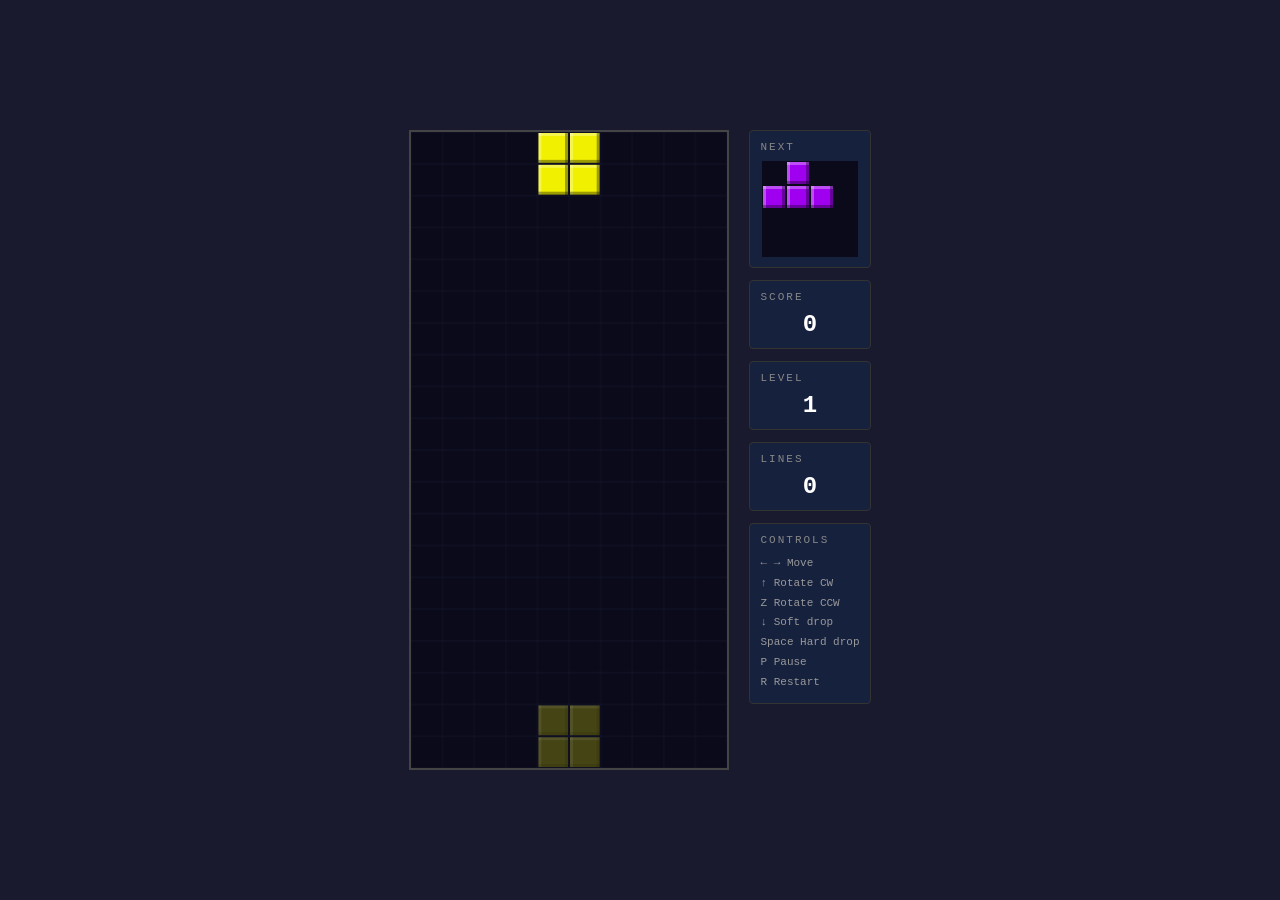
==== index.html @ 697af4b7 "Add browser-based Tetris game (Vanilla JS + Canvas, zero dependencies) Implements a fully playable T" ====
<!DOCTYPE html>
<html lang="ja">
<head>
  <meta charset="UTF-8">
  <meta name="viewport" content="width=device-width, initial-scale=1.0">
  <title>Tetris</title>
  <link rel="stylesheet" href="style.css">
</head>
<body>
  <div id="app">
    <div id="game-area">
      <canvas id="game-canvas"></canvas>
    </div>
    <div id="sidebar">
      <div class="panel">
        <div class="panel-label">NEXT</div>
        <canvas id="next-canvas"></canvas>
      </div>
      <div class="panel">
        <div class="panel-label">SCORE</div>
        <div id="score">0</div>
      </div>
      <div class="panel">
        <div class="panel-label">LEVEL</div>
        <div id="level">1</div>
      </div>
      <div class="panel">
        <div class="panel-label">LINES</div>
        <div id="lines">0</div>
      </div>
      <div class="panel" id="controls-panel">
        <div class="panel-label">CONTROLS</div>
        <div class="controls-list">
          <div>← → Move</div>
          <div>↑ Rotate CW</div>
          <div>Z Rotate CCW</div>
          <div>↓ Soft drop</div>
          <div>Space Hard drop</div>
          <div>P Pause</div>
          <div>R Restart</div>
        </div>
      </div>
    </div>
  </div>
  <div id="overlay" class="hidden">
    <div id="overlay-content">
      <div id="overlay-title"></div>
      <div id="overlay-score"></div>
      <div id="overlay-hint"></div>
    </div>
  </div>
  <script type="module" src="src/main.js"></script>
</body>
</html>
---- style.css ----
* {
  margin: 0;
  padding: 0;
  box-sizing: border-box;
}

body {
  background: #1a1a2e;
  color: #e0e0e0;
  font-family: 'Courier New', monospace;
  display: flex;
  justify-content: center;
  align-items: center;
  min-height: 100vh;
}

#app {
  display: flex;
  gap: 20px;
  align-items: flex-start;
}

#game-area {
  position: relative;
}

#game-canvas {
  display: block;
  border: 2px solid #444;
}

#sidebar {
  display: flex;
  flex-direction: column;
  gap: 12px;
  min-width: 120px;
}

.panel {
  background: #16213e;
  border: 1px solid #333;
  border-radius: 4px;
  padding: 10px;
}

.panel-label {
  font-size: 11px;
  letter-spacing: 2px;
  color: #888;
  margin-bottom: 8px;
}

#score, #level, #lines {
  font-size: 24px;
  font-weight: bold;
  color: #fff;
  text-align: center;
}

#next-canvas {
  display: block;
  margin: 0 auto;
}

.controls-list {
  font-size: 11px;
  color: #999;
  line-height: 1.8;
}

#overlay {
  position: fixed;
  inset: 0;
  background: rgba(0, 0, 0, 0.75);
  display: flex;
  justify-content: center;
  align-items: center;
  z-index: 10;
}

#overlay.hidden {
  display: none;
}

#overlay-content {
  background: #16213e;
  border: 2px solid #444;
  border-radius: 8px;
  padding: 32px 48px;
  text-align: center;
}

#overlay-title {
  font-size: 32px;
  font-weight: bold;
  letter-spacing: 4px;
  margin-bottom: 16px;
  color: #fff;
}

#overlay-score {
  font-size: 18px;
  color: #aaa;
  margin-bottom: 12px;
}

#overlay-hint {
  font-size: 14px;
  color: #666;
  letter-spacing: 1px;
}
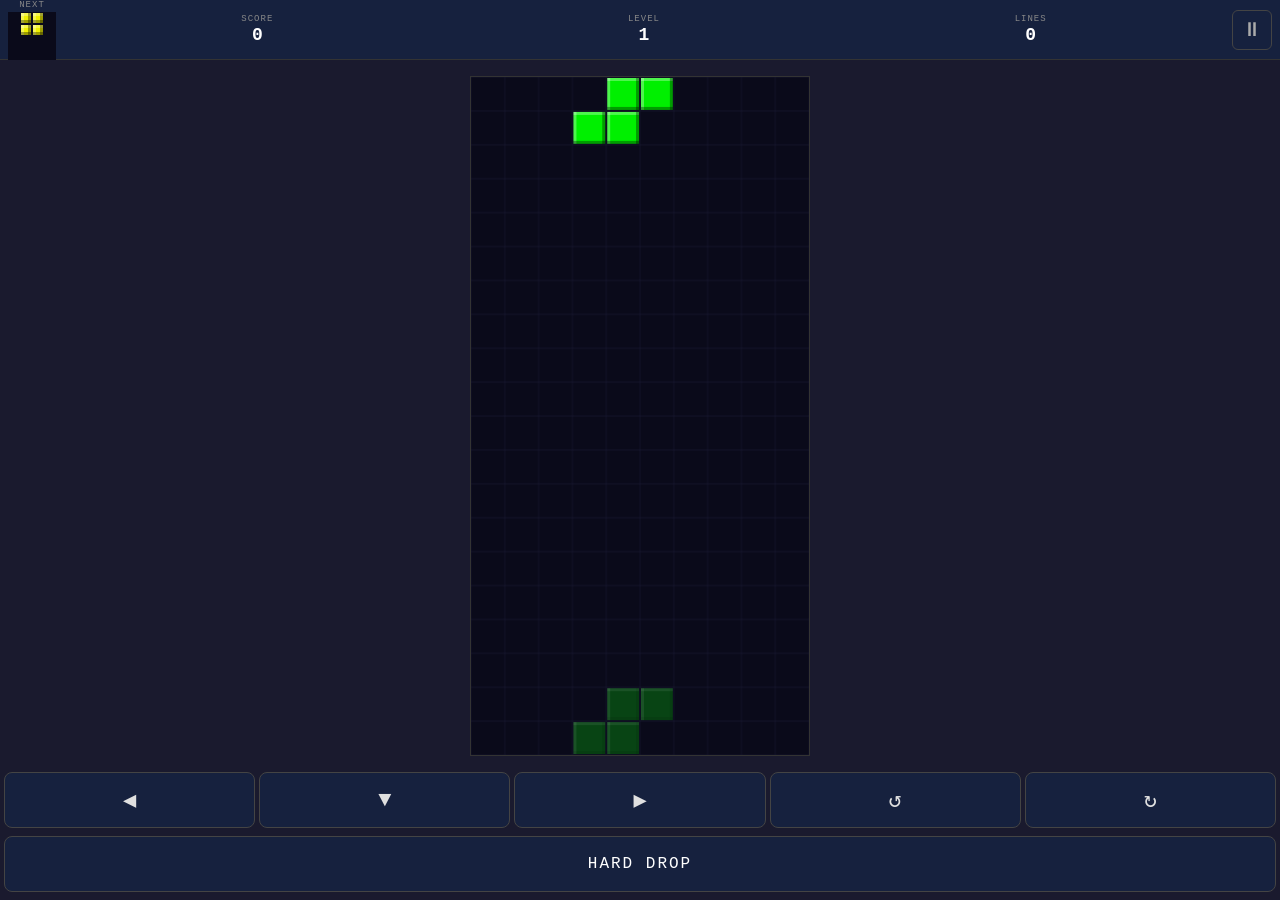
==== commit 4f8f3641: "Redesign for mobile (Pixel 9a + Chrome) - Layout: portrait flex-column (header 60px / canvas / contr" ====
--- a/index.html
+++ b/index.html
@@ -2,53 +2,54 @@
 <html lang="ja">
 <head>
   <meta charset="UTF-8">
-  <meta name="viewport" content="width=device-width, initial-scale=1.0">
+  <meta name="viewport" content="width=device-width, initial-scale=1.0, viewport-fit=cover">
   <title>Tetris</title>
   <link rel="stylesheet" href="style.css">
 </head>
 <body>
-  <div id="app">
-    <div id="game-area">
-      <canvas id="game-canvas"></canvas>
+  <!-- Header: next preview + stats + pause -->
+  <div id="header">
+    <div id="next-area">
+      <div class="hlabel">NEXT</div>
+      <canvas id="next-canvas"></canvas>
     </div>
-    <div id="sidebar">
-      <div class="panel">
-        <div class="panel-label">NEXT</div>
-        <canvas id="next-canvas"></canvas>
-      </div>
-      <div class="panel">
-        <div class="panel-label">SCORE</div>
-        <div id="score">0</div>
-      </div>
-      <div class="panel">
-        <div class="panel-label">LEVEL</div>
-        <div id="level">1</div>
-      </div>
-      <div class="panel">
-        <div class="panel-label">LINES</div>
-        <div id="lines">0</div>
-      </div>
-      <div class="panel" id="controls-panel">
-        <div class="panel-label">CONTROLS</div>
-        <div class="controls-list">
-          <div>← → Move</div>
-          <div>↑ Rotate CW</div>
-          <div>Z Rotate CCW</div>
-          <div>↓ Soft drop</div>
-          <div>Space Hard drop</div>
-          <div>P Pause</div>
-          <div>R Restart</div>
-        </div>
-      </div>
+    <div id="stats">
+      <div class="stat"><span class="hlabel">SCORE</span><span id="score">0</span></div>
+      <div class="stat"><span class="hlabel">LEVEL</span><span id="level">1</span></div>
+      <div class="stat"><span class="hlabel">LINES</span><span id="lines">0</span></div>
+    </div>
+    <button class="icon-btn" id="pause-btn" aria-label="Pause">⏸</button>
+  </div>
+
+  <!-- Game canvas -->
+  <div id="canvas-area">
+    <canvas id="game-canvas"></canvas>
+  </div>
+
+  <!-- Touch controls -->
+  <div id="controls">
+    <div id="ctrl-row1">
+      <button class="ctrl-btn" id="btn-left"  aria-label="Left">◀</button>
+      <button class="ctrl-btn" id="btn-down"  aria-label="Soft drop">▼</button>
+      <button class="ctrl-btn" id="btn-right" aria-label="Right">▶</button>
+      <button class="ctrl-btn" id="btn-ccw"   aria-label="Rotate CCW">↺</button>
+      <button class="ctrl-btn" id="btn-cw"    aria-label="Rotate CW">↻</button>
+    </div>
+    <div id="ctrl-row2">
+      <button class="ctrl-btn wide" id="btn-hard" aria-label="Hard drop">HARD DROP</button>
     </div>
   </div>
+
+  <!-- Pause / Game Over overlay -->
   <div id="overlay" class="hidden">
     <div id="overlay-content">
       <div id="overlay-title"></div>
       <div id="overlay-score"></div>
       <div id="overlay-hint"></div>
+      <button id="overlay-btn"></button>
     </div>
   </div>
+
   <script type="module" src="src/main.js"></script>
 </body>
 </html>
--- a/style.css
+++ b/style.css
@@ -2,80 +2,169 @@
   margin: 0;
   padding: 0;
   box-sizing: border-box;
-}
-
-body {
+  -webkit-tap-highlight-color: transparent;
+  user-select: none;
+  -webkit-user-select: none;
+}
+
+html, body {
+  height: 100%;
+  overflow: hidden;
   background: #1a1a2e;
   color: #e0e0e0;
   font-family: 'Courier New', monospace;
-  display: flex;
-  justify-content: center;
-  align-items: center;
-  min-height: 100vh;
-}
-
-#app {
-  display: flex;
-  gap: 20px;
-  align-items: flex-start;
-}
-
-#game-area {
-  position: relative;
+  touch-action: none;
+}
+
+body {
+  display: flex;
+  flex-direction: column;
+  align-items: center;
+}
+
+/* ── Header (60px) ─────────────────────────────── */
+#header {
+  width: 100%;
+  height: 60px;
+  display: flex;
+  align-items: center;
+  gap: 8px;
+  padding: 0 8px;
+  background: #16213e;
+  border-bottom: 1px solid #333;
+  flex-shrink: 0;
+}
+
+#next-area {
+  display: flex;
+  flex-direction: column;
+  align-items: center;
+  gap: 2px;
+}
+
+#next-canvas {
+  display: block;
+}
+
+#stats {
+  flex: 1;
+  display: flex;
+  justify-content: space-around;
+  align-items: center;
+}
+
+.stat {
+  display: flex;
+  flex-direction: column;
+  align-items: center;
+  gap: 1px;
+}
+
+.hlabel {
+  font-size: 9px;
+  letter-spacing: 1px;
+  color: #888;
+}
+
+.stat span:last-child,
+#score, #level, #lines {
+  font-size: 18px;
+  font-weight: bold;
+  color: #fff;
+}
+
+.icon-btn {
+  background: none;
+  border: 1px solid #444;
+  border-radius: 6px;
+  color: #aaa;
+  font-size: 20px;
+  width: 40px;
+  height: 40px;
+  cursor: pointer;
+  display: flex;
+  align-items: center;
+  justify-content: center;
+  touch-action: manipulation;
+  flex-shrink: 0;
+}
+
+/* ── Canvas area (flex-grows to fill space) ─────── */
+#canvas-area {
+  flex: 1;
+  display: flex;
+  align-items: center;
+  justify-content: center;
+  padding: 8px 0;
 }
 
 #game-canvas {
   display: block;
-  border: 2px solid #444;
-}
-
-#sidebar {
-  display: flex;
-  flex-direction: column;
-  gap: 12px;
-  min-width: 120px;
-}
-
-.panel {
+  border: 1px solid #333;
+  touch-action: none;
+}
+
+/* ── Controls (128px) ───────────────────────────── */
+#controls {
+  width: 100%;
+  height: 128px;
+  display: flex;
+  flex-direction: column;
+  gap: 8px;
+  padding: 0 4px 8px;
+  flex-shrink: 0;
+}
+
+#ctrl-row1 {
+  display: flex;
+  gap: 4px;
+  flex: 1;
+}
+
+#ctrl-row2 {
+  display: flex;
+  flex: 1;
+}
+
+.ctrl-btn {
+  flex: 1;
   background: #16213e;
-  border: 1px solid #333;
-  border-radius: 4px;
-  padding: 10px;
-}
-
-.panel-label {
-  font-size: 11px;
+  border: 1px solid #444;
+  border-radius: 8px;
+  color: #e0e0e0;
+  font-size: 22px;
+  font-family: 'Courier New', monospace;
+  cursor: pointer;
+  touch-action: manipulation;
+  display: flex;
+  align-items: center;
+  justify-content: center;
+  transition: background 0.08s;
+  -webkit-user-select: none;
+}
+
+.ctrl-btn:active,
+.ctrl-btn.pressed {
+  background: #2a3a6e;
+  border-color: #6688cc;
+}
+
+.ctrl-btn.wide {
+  font-size: 16px;
   letter-spacing: 2px;
-  color: #888;
-  margin-bottom: 8px;
-}
-
-#score, #level, #lines {
-  font-size: 24px;
-  font-weight: bold;
-  color: #fff;
-  text-align: center;
-}
-
-#next-canvas {
-  display: block;
-  margin: 0 auto;
-}
-
-.controls-list {
-  font-size: 11px;
-  color: #999;
-  line-height: 1.8;
-}
-
+  color: #fff;
+}
+
+/* ── Overlay ────────────────────────────────────── */
 #overlay {
   position: fixed;
   inset: 0;
-  background: rgba(0, 0, 0, 0.75);
+  background: rgba(0, 0, 0, 0.80);
   display: flex;
   justify-content: center;
   align-items: center;
   z-index: 10;
+  touch-action: none;
 }
 
 #overlay.hidden {
@@ -85,27 +174,41 @@
 #overlay-content {
   background: #16213e;
   border: 2px solid #444;
-  border-radius: 8px;
-  padding: 32px 48px;
+  border-radius: 12px;
+  padding: 28px 40px;
   text-align: center;
+  display: flex;
+  flex-direction: column;
+  gap: 12px;
 }
 
 #overlay-title {
-  font-size: 32px;
+  font-size: 28px;
   font-weight: bold;
   letter-spacing: 4px;
-  margin-bottom: 16px;
   color: #fff;
 }
 
 #overlay-score {
-  font-size: 18px;
+  font-size: 16px;
   color: #aaa;
-  margin-bottom: 12px;
 }
 
 #overlay-hint {
-  font-size: 14px;
+  font-size: 12px;
   color: #666;
-  letter-spacing: 1px;
-}
+}
+
+#overlay-btn {
+  margin-top: 4px;
+  padding: 12px 32px;
+  background: #2a3a6e;
+  border: 1px solid #6688cc;
+  border-radius: 8px;
+  color: #fff;
+  font-size: 16px;
+  font-family: 'Courier New', monospace;
+  letter-spacing: 2px;
+  cursor: pointer;
+  touch-action: manipulation;
+}
